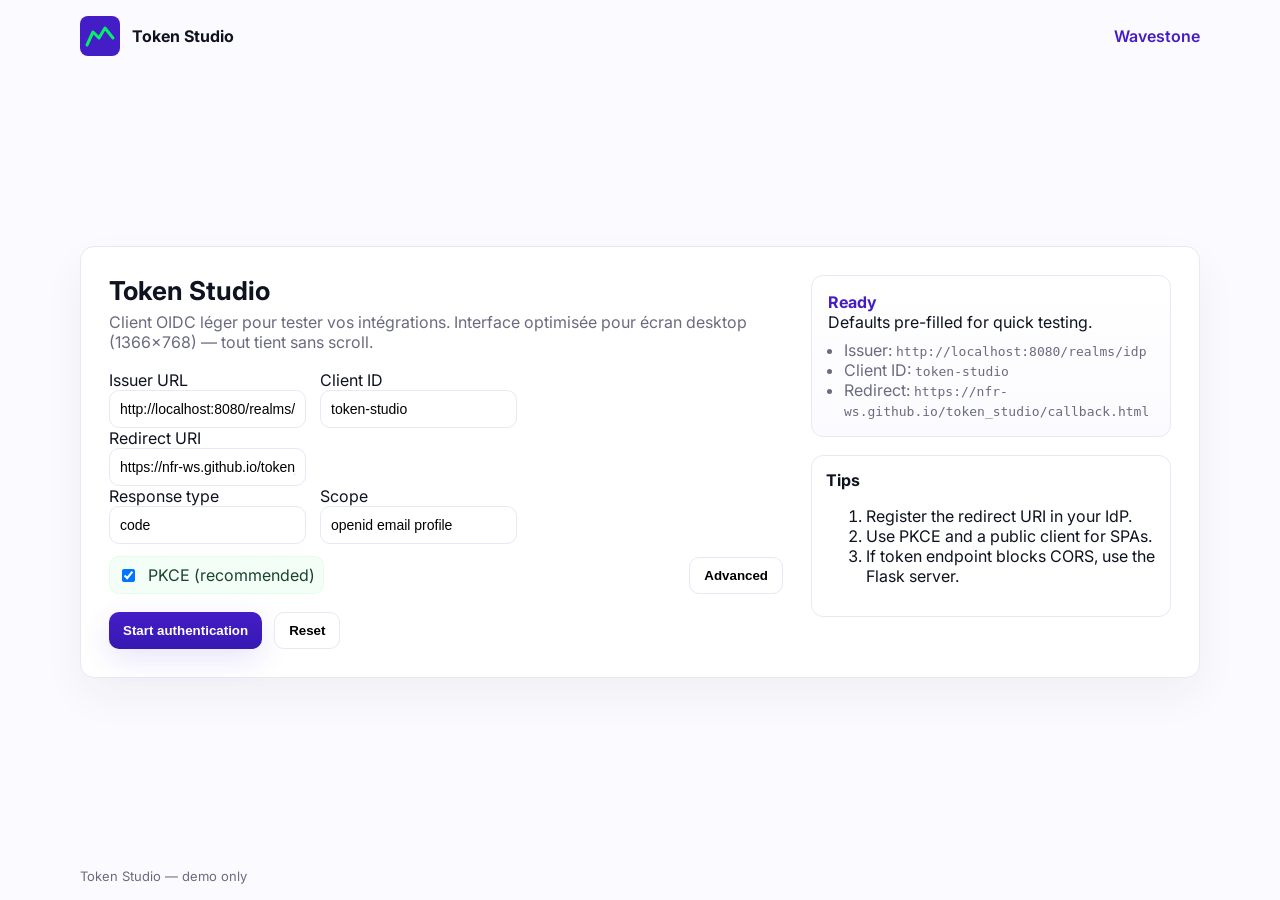
==== docs/index.html @ 77ce430b "UI: final revamp — desktop-first compact layout (1366x768), advanced modal, payload-first rendering " ====
<!doctype html>
<html lang="fr">
<head>
  <meta charset="utf-8">
  <meta name="viewport" content="width=device-width,initial-scale=1">
  <title>Token Studio — OIDC Test App</title>
  <link href="https://fonts.googleapis.com/css2?family=Inter:wght@400;600;700&display=swap" rel="stylesheet">
  <link rel="stylesheet" href="styles.css">
</head>
<body>
  <header class="header">
    <div class="container header-inner">
      <a class="brand" href="/token_studio/" aria-label="Token Studio">
        <svg width="40" height="40" viewBox="0 0 40 40" xmlns="http://www.w3.org/2000/svg" aria-hidden="true">
          <rect width="40" height="40" rx="8" fill="#451dc7" />
          <path d="M7 29 L13 16 L19 22 L25 12 L33 22" stroke="#04f06a" stroke-width="3" fill="none" stroke-linecap="round" stroke-linejoin="round" />
        </svg>
        <span class="brand-text">Token Studio</span>
      </a>
      <div class="header-links">
        <a class="link-muted" href="https://www.wavestone.com/en/" target="_blank" rel="noopener">Wavestone</a>
      </div>
    </div>
  </header>

  <main class="container full-viewport">
    <section class="panel grid">
      <div class="left">
        <h1>Token Studio</h1>
        <p class="lead">Client OIDC léger pour tester vos intégrations. Interface optimisée pour écran desktop (1366×768) — tout tient sans scroll.</p>

        <form id="configForm" class="form" autocomplete="off">
          <div class="row">
            <label class="field">
              <span class="label">Issuer URL</span>
              <input id="issuer" name="issuer" type="url" required value="http://localhost:8080/realms/idp">
            </label>
            <label class="field">
              <span class="label">Client ID</span>
              <input id="client_id" name="client_id" type="text" required value="token-studio">
            </label>
          </div>

          <div class="row">
            <label class="field full">
              <span class="label">Redirect URI</span>
              <input id="redirect_uri" name="redirect_uri" type="url" required value="https://nfr-ws.github.io/token_studio/callback.html">
            </label>
          </div>

          <div class="row">
            <label class="field">
              <span class="label">Response type</span>
              <input id="response_type" name="response_type" type="text" value="code">
            </label>
            <label class="field">
              <span class="label">Scope</span>
              <input id="scope" name="scope" type="text" value="openid email profile">
            </label>
          </div>

          <div class="row small-row">
            <label class="checkbox"><input name="pkce" type="checkbox" checked> PKCE (recommended)</label>
            <button type="button" id="advancedBtn" class="btn ghost">Advanced</button>
          </div>

          <div class="actions">
            <button type="submit" class="btn primary">Start authentication</button>
            <button type="button" id="resetBtn" class="btn outline">Reset</button>
          </div>
        </form>
      </div>

      <aside class="right">
        <div class="status-card">
          <div class="status-title">Ready</div>
          <div class="status-desc">Defaults pre-filled for quick testing.</div>
          <ul class="checks">
            <li>Issuer: <code>http://localhost:8080/realms/idp</code></li>
            <li>Client ID: <code>token-studio</code></li>
            <li>Redirect: <code>https://nfr-ws.github.io/token_studio/callback.html</code></li>
          </ul>
        </div>

        <div class="tips">
          <h4>Tips</h4>
          <ol>
            <li>Register the redirect URI in your IdP.</li>
            <li>Use PKCE and a public client for SPAs.</li>
            <li>If token endpoint blocks CORS, use the Flask server.</li>
          </ol>
        </div>
      </aside>
    </section>
  </main>

  <footer class="footer">
    <div class="container">Token Studio — demo only</div>
  </footer>

  <!-- Advanced modal -->
  <div id="advancedModal" class="modal" aria-hidden="true">
    <div class="modal-backdrop"></div>
    <div class="modal-panel" role="dialog" aria-modal="true">
      <header class="modal-header"><h3>Advanced parameters</h3><button id="closeAdvanced" class="close">✕</button></header>
      <div class="modal-body">
        <label class="field"><span class="label">ACR values</span><input name="acr_values" type="text"></label>
        <label class="field"><span class="label">Prompt</span><input name="prompt" type="text"></label>
        <label class="field"><span class="label">Claims (JSON)</span><textarea name="claims" placeholder='{"id_token":{"auth_time":{"essential":true}}}'></textarea></label>
        <label class="field"><span class="label">Extra params (key=value per line)</span><textarea name="extra" placeholder="login_hint=user@example.com\nui_locales=en"></textarea></label>
      </div>
      <footer class="modal-footer"><button id="saveAdvanced" class="btn primary">Save</button><button id="cancelAdvanced" class="btn outline">Cancel</button></footer>
    </div>
  </div>

<script src="app.js"></script>
</body>
</html>
---- docs/styles.css ----
/* styles.css — compact enterprise UI, desktop-first (1366x768) */
:root{--primary:#451dc7;--accent:#04f06a;--bg:#fbfbff;--card:#ffffff;--muted:#6b6b80;--ink:#0f1320;--line:#e9e7f4;--radius:12px}
*{box-sizing:border-box}html,body{height:100%;margin:0;font-family:Inter,system-ui,Segoe UI,Roboto,Helvetica,Arial;color:var(--ink);background:var(--bg)}
.container{width:min(1120px,calc(100% - 48px));margin:0 auto}
.header{height:72px;display:flex;align-items:center;background:transparent}
.header-inner{display:flex;align-items:center;justify-content:space-between}
.brand{display:flex;align-items:center;gap:12px;text-decoration:none;color:var(--ink);font-weight:700}
.brand-text{font-size:16px}
.link-muted{color:var(--primary);text-decoration:none;font-weight:600}
.full-viewport{min-height:calc(100vh - 120px);display:flex;align-items:center}
.panel.grid{display:grid;grid-template-columns:1fr 360px;gap:28px;background:var(--card);border-radius:14px;padding:28px;border:1px solid var(--line);box-shadow:0 18px 40px rgba(12,10,30,0.05)}
.left h1{margin:0;font-size:26px}
.lead{color:var(--muted);margin-top:6px}
.form{margin-top:18px}
.row{display:flex;gap:14px}
.field{display:flex;flex-direction:column}
.field input,.field textarea{border:1px solid var(--line);border-radius:10px;padding:10px;font-size:14px;background:#fff}
.field.full input{width:100%}
.small-row{display:flex;align-items:center;justify-content:space-between;margin-top:12px}
.checkbox{display:flex;align-items:center;gap:10px;color:#19442b;background:#f3fff6;padding:8px;border-radius:10px;border:1px solid rgba(4,240,106,0.08)}
.btn{border-radius:10px;padding:10px 14px;border:0;cursor:pointer;font-weight:600}
.btn.primary{background:linear-gradient(180deg,var(--primary),#3619b2);color:#fff;box-shadow:0 10px 30px rgba(69,29,199,0.12)}
.btn.ghost{background:transparent;border:1px solid var(--line)}
.btn.outline{background:#fff;border:1px solid var(--line)}
.actions{display:flex;gap:12px;margin-top:18px}
.right{display:flex;flex-direction:column;gap:18px}
.status-card{background:linear-gradient(180deg,#fff,#fbfbff);padding:16px;border-radius:12px;border:1px solid var(--line)}
.status-title{font-weight:700;color:var(--primary)}
.checks{margin:8px 0 0 0;padding:0 0 0 16px;color:var(--muted)}
.tips{background:#fff;padding:14px;border-radius:12px;border:1px solid var(--line)}
.tips h4{margin:0 0 6px 0}
.footer{height:48px;display:flex;align-items:center;color:var(--muted);font-size:13px}

/* Modal */
.modal{position:fixed;inset:0;display:none;align-items:center;justify-content:center}
.modal[aria-hidden="false"]{display:flex}
.modal-backdrop{position:absolute;inset:0;background:rgba(10,10,20,0.45)}
.modal-panel{position:relative;background:var(--card);border-radius:12px;padding:18px;width:min(780px,calc(100% - 48px));box-shadow:0 30px 80px rgba(8,6,23,0.35);border:1px solid var(--line)}
.modal-header{display:flex;align-items:center;justify-content:space-between}
.modal-body{display:grid;grid-template-columns:1fr 1fr;gap:12px;margin-top:12px}
.modal-footer{display:flex;justify-content:flex-end;gap:10px;margin-top:14px}
.close{background:transparent;border:0;font-size:18px;cursor:pointer}

/* Result page */
.result-full{min-height:calc(100vh - 120px);padding:24px 0}
.results-panel{background:var(--card);border-radius:12px;padding:20px;border:1px solid var(--line)}
.results-head{display:flex;align-items:center;justify-content:space-between}
.eyebrow{font-size:12px;color:var(--primary);margin:0 0 6px 0;font-weight:700}
.muted{color:var(--muted)}
.three-cols{display:grid;grid-template-columns:repeat(3,1fr);gap:14px;margin-top:16px}
.token-block{background:#fff;border-radius:12px;border:1px solid var(--line);display:flex;flex-direction:column;overflow:hidden}
.token-head{display:flex;align-items:center;justify-content:space-between;padding:12px;border-bottom:1px solid var(--line)}
.token-area{padding:12px;height:calc(100vh - 360px);overflow:auto}
.payload-box{background:#f6fff7;border-radius:8px;padding:12px;border:1px solid rgba(4,240,106,0.12)}
.header-box{background:#fff9;border-radius:8px;padding:10px;border:1px solid rgba(69,29,199,0.04);margin-top:10px}
.raw-box{display:none;background:#0f1220;color:#e8e3ff;border-radius:8px;padding:10px;margin-top:10px;font-family:ui-monospace,monospace;font-size:12px}
.token-area.show-raw .raw-box{display:block}
.copy-btn{background:transparent;border:1px solid var(--line);padding:8px;border-radius:8px;cursor:pointer;color:var(--primary)}
.copy-btn.copied{background:var(--accent);color:#06321f;border-color:var(--accent)}
.result-actions{display:flex;justify-content:flex-end;gap:10px;margin-top:14px}
.small-note{margin-top:12px}

@media(max-width:980px){.panel.grid{grid-template-columns:1fr;gap:16px;padding:18px}.three-cols{grid-template-columns:1fr}.token-area{height:auto;max-height:420px}.token-block{min-height:140px}.modal-body{grid-template-columns:1fr}}
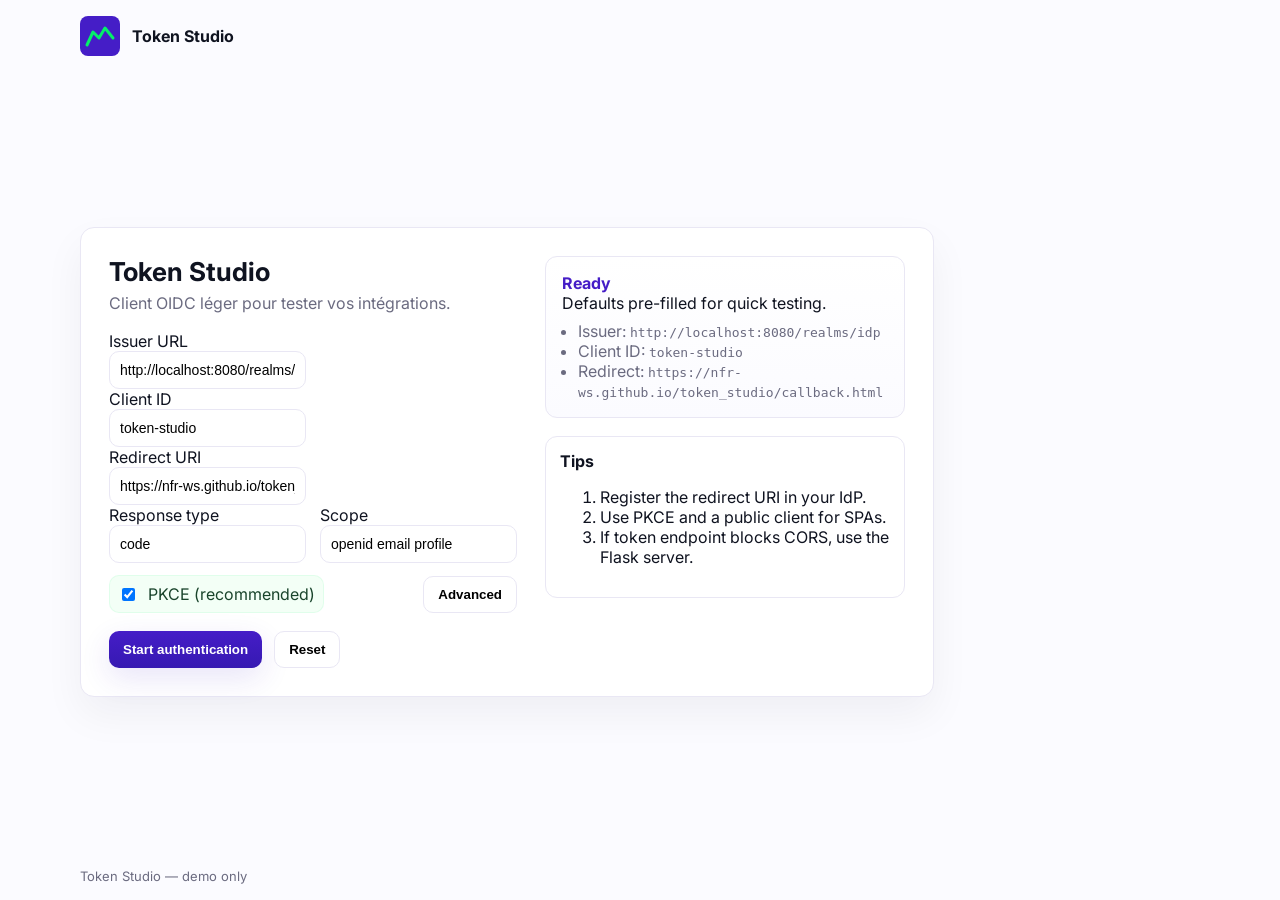
==== commit 4bb95dec: "UX tweaks: make Issuer and Redirect inputs wider (full-width), remove Wavestone link, remove prompt " ====
--- a/docs/index.html
+++ b/docs/index.html
@@ -18,7 +18,7 @@
         <span class="brand-text">Token Studio</span>
       </a>
       <div class="header-links">
-        <a class="link-muted" href="https://www.wavestone.com/en/" target="_blank" rel="noopener">Wavestone</a>
+        <!-- intentionally left blank -->
       </div>
     </div>
   </header>
@@ -27,14 +27,17 @@
     <section class="panel grid">
       <div class="left">
         <h1>Token Studio</h1>
-        <p class="lead">Client OIDC léger pour tester vos intégrations. Interface optimisée pour écran desktop (1366×768) — tout tient sans scroll.</p>
+        <p class="lead">Client OIDC léger pour tester vos intégrations.</p>
 
         <form id="configForm" class="form" autocomplete="off">
           <div class="row">
-            <label class="field">
+            <label class="field full">
               <span class="label">Issuer URL</span>
               <input id="issuer" name="issuer" type="url" required value="http://localhost:8080/realms/idp">
             </label>
+          </div>
+
+          <div class="row">
             <label class="field">
               <span class="label">Client ID</span>
               <input id="client_id" name="client_id" type="text" required value="token-studio">
@@ -105,7 +108,6 @@
       <header class="modal-header"><h3>Advanced parameters</h3><button id="closeAdvanced" class="close">✕</button></header>
       <div class="modal-body">
         <label class="field"><span class="label">ACR values</span><input name="acr_values" type="text"></label>
-        <label class="field"><span class="label">Prompt</span><input name="prompt" type="text"></label>
         <label class="field"><span class="label">Claims (JSON)</span><textarea name="claims" placeholder='{"id_token":{"auth_time":{"essential":true}}}'></textarea></label>
         <label class="field"><span class="label">Extra params (key=value per line)</span><textarea name="extra" placeholder="login_hint=user@example.com\nui_locales=en"></textarea></label>
       </div>
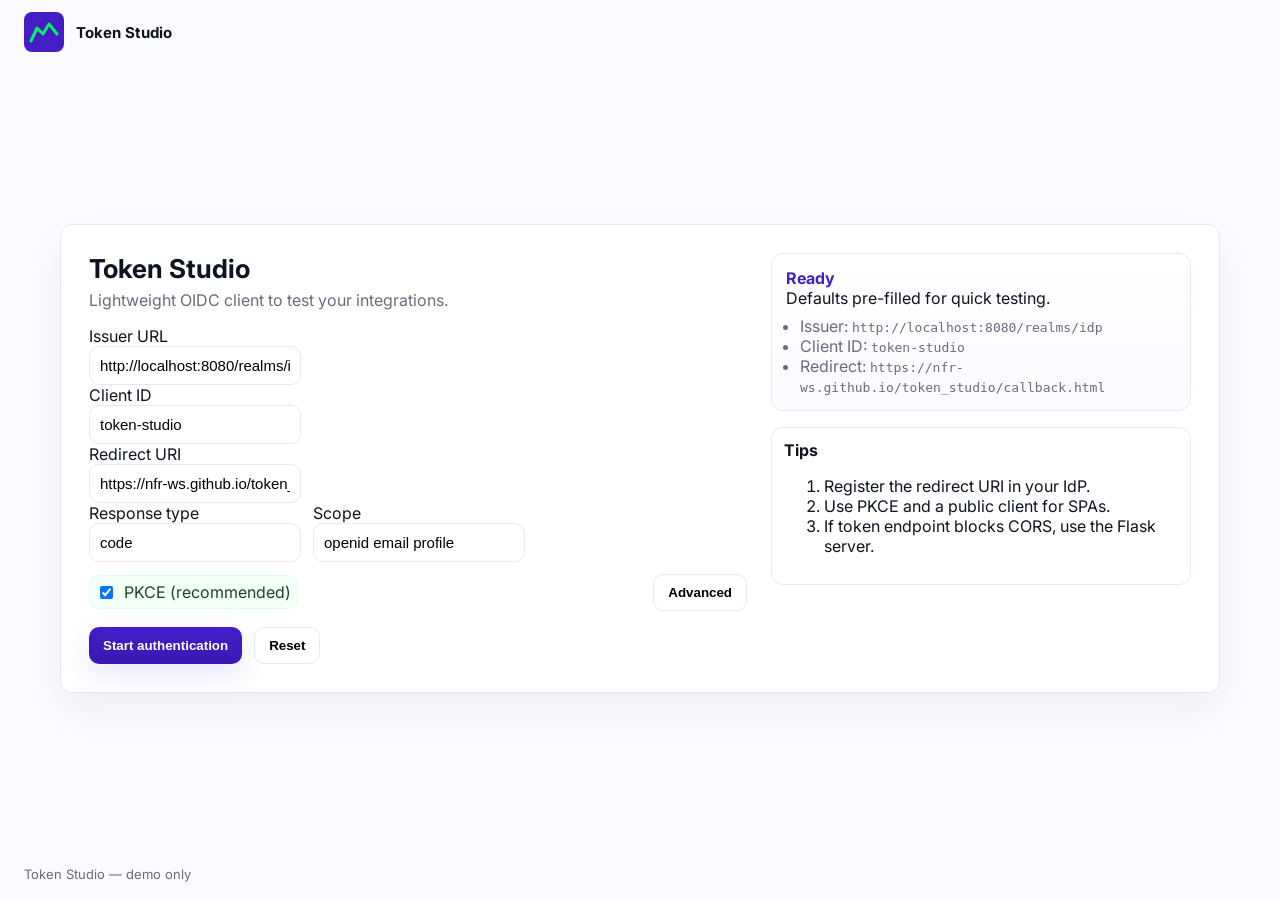
==== commit 1f84448a: "UX: enlarge and center main interface; translate lead to English; increase container width and panel" ====
--- a/docs/index.html
+++ b/docs/index.html
@@ -1,5 +1,5 @@
 <!doctype html>
-<html lang="fr">
+<html lang="en">
 <head>
   <meta charset="utf-8">
   <meta name="viewport" content="width=device-width,initial-scale=1">
@@ -27,7 +27,7 @@
     <section class="panel grid">
       <div class="left">
         <h1>Token Studio</h1>
-        <p class="lead">Client OIDC léger pour tester vos intégrations.</p>
+        <p class="lead">Lightweight OIDC client to test your integrations.</p>
 
         <form id="configForm" class="form" autocomplete="off">
           <div class="row">
--- a/docs/styles.css
+++ b/docs/styles.css
@@ -1,45 +1,50 @@
-/* styles.css — compact enterprise UI, desktop-first (1366x768) */
+/* styles.css — compact enterprise UI, desktop-first (1366x768)
+   Adjusted vertical spacing for ultra-premium dense layout on PC
+   Increased container width and centered layout for larger UI
+*/
 :root{--primary:#451dc7;--accent:#04f06a;--bg:#fbfbff;--card:#ffffff;--muted:#6b6b80;--ink:#0f1320;--line:#e9e7f4;--radius:12px}
 *{box-sizing:border-box}html,body{height:100%;margin:0;font-family:Inter,system-ui,Segoe UI,Roboto,Helvetica,Arial;color:var(--ink);background:var(--bg)}
-.container{width:min(1120px,calc(100% - 48px));margin:0 auto}
-.header{height:72px;display:flex;align-items:center;background:transparent}
+.container{width:min(1280px,calc(100% - 48px));margin:0 auto}
+.header{height:64px;display:flex;align-items:center;background:transparent}
 .header-inner{display:flex;align-items:center;justify-content:space-between}
 .brand{display:flex;align-items:center;gap:12px;text-decoration:none;color:var(--ink);font-weight:700}
-.brand-text{font-size:16px}
+.brand-text{font-size:15px}
 .link-muted{color:var(--primary);text-decoration:none;font-weight:600}
-.full-viewport{min-height:calc(100vh - 120px);display:flex;align-items:center}
-.panel.grid{display:grid;grid-template-columns:1fr 360px;gap:28px;background:var(--card);border-radius:14px;padding:28px;border:1px solid var(--line);box-shadow:0 18px 40px rgba(12,10,30,0.05)}
-.left h1{margin:0;font-size:26px}
+/* center the main panel horizontally and vertically */
+.full-viewport{min-height:calc(100vh - 112px);display:flex;align-items:center;justify-content:center}
+/* make the panel larger */
+.panel.grid{display:grid;grid-template-columns:1.15fr 420px;gap:24px;background:var(--card);border-radius:12px;padding:28px;border:1px solid var(--line);box-shadow:0 18px 40px rgba(12,10,30,0.05);width:100%;max-width:1160px;margin:0 auto}
+.left h1{margin:0 0 6px 0;font-size:26px}
 .lead{color:var(--muted);margin-top:6px}
-.form{margin-top:18px}
-.row{display:flex;gap:14px}
+.form{margin-top:14px}
+.row{display:flex;gap:12px}
 .field{display:flex;flex-direction:column}
-.field input,.field textarea{border:1px solid var(--line);border-radius:10px;padding:10px;font-size:14px;background:#fff}
+.field input,.field textarea{border:1px solid var(--line);border-radius:10px;padding:10px;font-size:15px;background:#fff}
 .field.full input{width:100%}
 .small-row{display:flex;align-items:center;justify-content:space-between;margin-top:12px}
-.checkbox{display:flex;align-items:center;gap:10px;color:#19442b;background:#f3fff6;padding:8px;border-radius:10px;border:1px solid rgba(4,240,106,0.08)}
+.checkbox{display:flex;align-items:center;gap:8px;color:#19442b;background:#f3fff6;padding:6px;border-radius:9px;border:1px solid rgba(4,240,106,0.08)}
 .btn{border-radius:10px;padding:10px 14px;border:0;cursor:pointer;font-weight:600}
 .btn.primary{background:linear-gradient(180deg,var(--primary),#3619b2);color:#fff;box-shadow:0 10px 30px rgba(69,29,199,0.12)}
 .btn.ghost{background:transparent;border:1px solid var(--line)}
 .btn.outline{background:#fff;border:1px solid var(--line)}
-.actions{display:flex;gap:12px;margin-top:18px}
-.right{display:flex;flex-direction:column;gap:18px}
-.status-card{background:linear-gradient(180deg,#fff,#fbfbff);padding:16px;border-radius:12px;border:1px solid var(--line)}
+.actions{display:flex;gap:12px;margin-top:16px}
+.right{display:flex;flex-direction:column;gap:16px}
+.status-card{background:linear-gradient(180deg,#fff,#fbfbff);padding:14px;border-radius:12px;border:1px solid var(--line)}
 .status-title{font-weight:700;color:var(--primary)}
-.checks{margin:8px 0 0 0;padding:0 0 0 16px;color:var(--muted)}
-.tips{background:#fff;padding:14px;border-radius:12px;border:1px solid var(--line)}
+.checks{margin:8px 0 0 0;padding:0 0 0 14px;color:var(--muted)}
+.tips{background:#fff;padding:12px;border-radius:12px;border:1px solid var(--line)}
 .tips h4{margin:0 0 6px 0}
-.footer{height:48px;display:flex;align-items:center;color:var(--muted);font-size:13px}
+.footer{height:44px;display:flex;align-items:center;color:var(--muted);font-size:13px}
 
 /* Modal */
 .modal{position:fixed;inset:0;display:none;align-items:center;justify-content:center}
 .modal[aria-hidden="false"]{display:flex}
 .modal-backdrop{position:absolute;inset:0;background:rgba(10,10,20,0.45)}
-.modal-panel{position:relative;background:var(--card);border-radius:12px;padding:18px;width:min(780px,calc(100% - 48px));box-shadow:0 30px 80px rgba(8,6,23,0.35);border:1px solid var(--line)}
+.modal-panel{position:relative;background:var(--card);border-radius:12px;padding:16px;width:min(760px,calc(100% - 48px));box-shadow:0 26px 64px rgba(8,6,23,0.28);border:1px solid var(--line)}
 .modal-header{display:flex;align-items:center;justify-content:space-between}
 .modal-body{display:grid;grid-template-columns:1fr 1fr;gap:12px;margin-top:12px}
-.modal-footer{display:flex;justify-content:flex-end;gap:10px;margin-top:14px}
-.close{background:transparent;border:0;font-size:18px;cursor:pointer}
+.modal-footer{display:flex;justify-content:flex-end;gap:8px;margin-top:12px}
+.close{background:transparent;border:0;font-size:16px;cursor:pointer}
 
 /* Result page */
 .result-full{min-height:calc(100vh - 120px);padding:24px 0}
@@ -47,16 +52,19 @@
 .results-head{display:flex;align-items:center;justify-content:space-between}
 .eyebrow{font-size:12px;color:var(--primary);margin:0 0 6px 0;font-weight:700}
 .muted{color:var(--muted)}
-.three-cols{display:grid;grid-template-columns:repeat(3,1fr);gap:14px;margin-top:16px}
+.three-cols{display:grid;grid-template-columns:repeat(3,1fr);gap:14px;margin-top:12px}
 .token-block{background:#fff;border-radius:12px;border:1px solid var(--line);display:flex;flex-direction:column;overflow:hidden}
 .token-head{display:flex;align-items:center;justify-content:space-between;padding:12px;border-bottom:1px solid var(--line)}
-.token-area{padding:12px;height:calc(100vh - 360px);overflow:auto}
+.token-area{padding:12px;height:calc(100vh - 420px);overflow:auto}
 .payload-box{background:#f6fff7;border-radius:8px;padding:12px;border:1px solid rgba(4,240,106,0.12)}
 .header-box{background:#fff9;border-radius:8px;padding:10px;border:1px solid rgba(69,29,199,0.04);margin-top:10px}
 .raw-box{display:none;background:#0f1220;color:#e8e3ff;border-radius:8px;padding:10px;margin-top:10px;font-family:ui-monospace,monospace;font-size:12px}
 .token-area.show-raw .raw-box{display:block}
 .copy-btn{background:transparent;border:1px solid var(--line);padding:8px;border-radius:8px;cursor:pointer;color:var(--primary)}
 .copy-btn.copied{background:var(--accent);color:#06321f;border-color:var(--accent)}
+.token-actions{padding:12px;border-top:1px solid var(--line);display:flex;justify-content:flex-end}
+.show-raw-btn{background:transparent;border:1px solid var(--line);padding:8px;border-radius:8px;cursor:pointer}
+.show-raw-btn.active{background:rgba(69,29,199,0.08);border-color:var(--primary)}
 .result-actions{display:flex;justify-content:flex-end;gap:10px;margin-top:14px}
 .small-note{margin-top:12px}
 
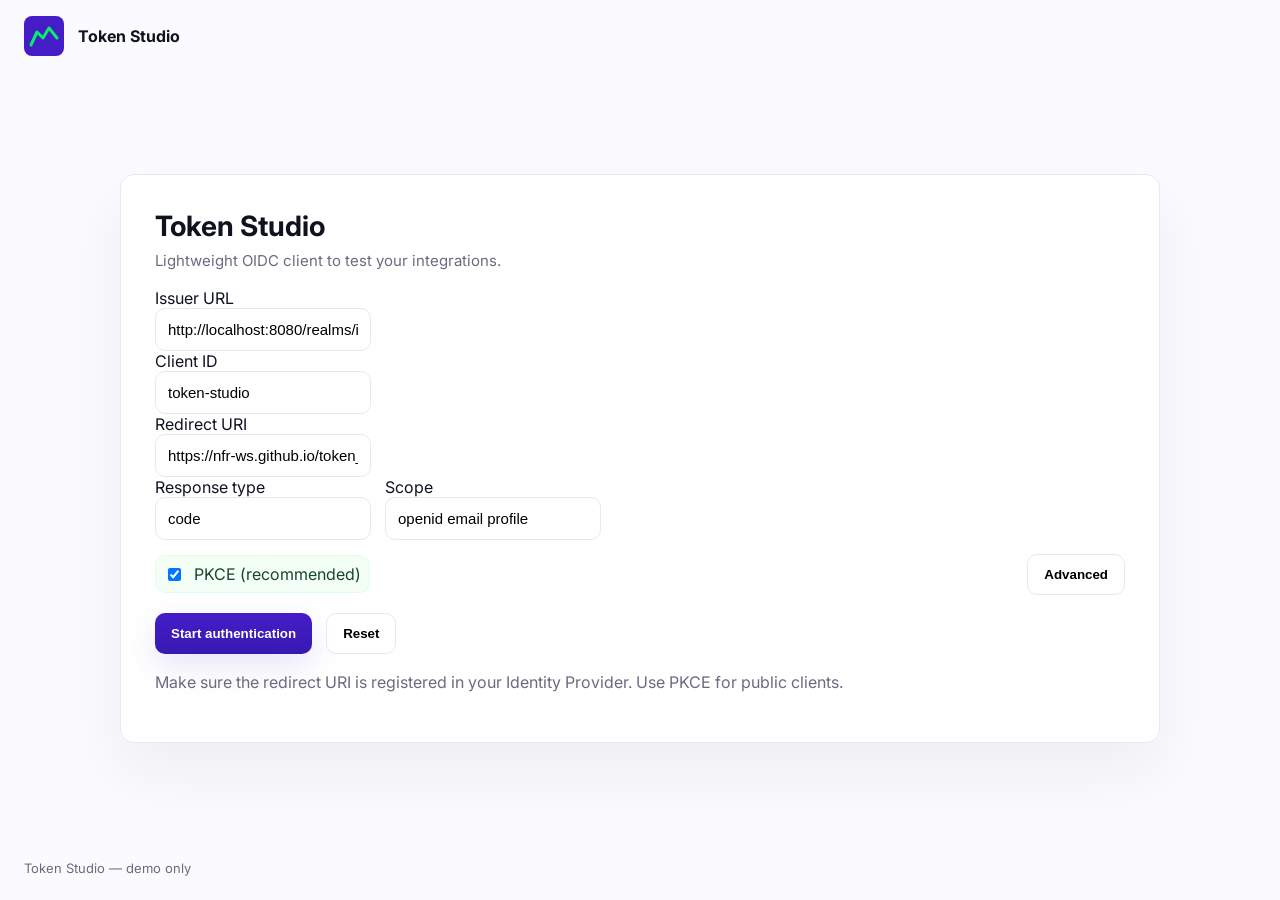
==== commit 79499234: "UX: remove Ready and Tips panels; enlarge and center main interface (single-panel layout)" ====
--- a/docs/index.html
+++ b/docs/index.html
@@ -4,6 +4,7 @@
   <meta charset="utf-8">
   <meta name="viewport" content="width=device-width,initial-scale=1">
   <title>Token Studio — OIDC Test App</title>
+  <link rel="icon" href="/token_studio/favicon.svg" type="image/svg+xml">
   <link href="https://fonts.googleapis.com/css2?family=Inter:wght@400;600;700&display=swap" rel="stylesheet">
   <link rel="stylesheet" href="styles.css">
 </head>
@@ -17,14 +18,11 @@
         </svg>
         <span class="brand-text">Token Studio</span>
       </a>
-      <div class="header-links">
-        <!-- intentionally left blank -->
-      </div>
     </div>
   </header>
 
   <main class="container full-viewport">
-    <section class="panel grid">
+    <section class="panel single">
       <div class="left">
         <h1>Token Studio</h1>
         <p class="lead">Lightweight OIDC client to test your integrations.</p>
@@ -72,28 +70,11 @@
             <button type="button" id="resetBtn" class="btn outline">Reset</button>
           </div>
         </form>
+
+        <div class="extra-note">
+          <p class="muted">Make sure the redirect URI is registered in your Identity Provider. Use PKCE for public clients.</p>
+        </div>
       </div>
-
-      <aside class="right">
-        <div class="status-card">
-          <div class="status-title">Ready</div>
-          <div class="status-desc">Defaults pre-filled for quick testing.</div>
-          <ul class="checks">
-            <li>Issuer: <code>http://localhost:8080/realms/idp</code></li>
-            <li>Client ID: <code>token-studio</code></li>
-            <li>Redirect: <code>https://nfr-ws.github.io/token_studio/callback.html</code></li>
-          </ul>
-        </div>
-
-        <div class="tips">
-          <h4>Tips</h4>
-          <ol>
-            <li>Register the redirect URI in your IdP.</li>
-            <li>Use PKCE and a public client for SPAs.</li>
-            <li>If token endpoint blocks CORS, use the Flask server.</li>
-          </ol>
-        </div>
-      </aside>
     </section>
   </main>
 
--- a/docs/styles.css
+++ b/docs/styles.css
@@ -1,40 +1,33 @@
-/* styles.css — compact enterprise UI, desktop-first (1366x768)
-   Adjusted vertical spacing for ultra-premium dense layout on PC
-   Increased container width and centered layout for larger UI
-*/
+/* styles.css — cleaned layout for a single, centered, enlarged main panel */
 :root{--primary:#451dc7;--accent:#04f06a;--bg:#fbfbff;--card:#ffffff;--muted:#6b6b80;--ink:#0f1320;--line:#e9e7f4;--radius:12px}
 *{box-sizing:border-box}html,body{height:100%;margin:0;font-family:Inter,system-ui,Segoe UI,Roboto,Helvetica,Arial;color:var(--ink);background:var(--bg)}
-.container{width:min(1280px,calc(100% - 48px));margin:0 auto}
-.header{height:64px;display:flex;align-items:center;background:transparent}
+.container{width:min(1360px,calc(100% - 48px));margin:0 auto}
+.header{height:72px;display:flex;align-items:center;background:transparent}
 .header-inner{display:flex;align-items:center;justify-content:space-between}
-.brand{display:flex;align-items:center;gap:12px;text-decoration:none;color:var(--ink);font-weight:700}
-.brand-text{font-size:15px}
+.brand{display:flex;align-items:center;gap:14px;text-decoration:none;color:var(--ink);font-weight:700}
+.brand-text{font-size:16px}
 .link-muted{color:var(--primary);text-decoration:none;font-weight:600}
 /* center the main panel horizontally and vertically */
-.full-viewport{min-height:calc(100vh - 112px);display:flex;align-items:center;justify-content:center}
-/* make the panel larger */
-.panel.grid{display:grid;grid-template-columns:1.15fr 420px;gap:24px;background:var(--card);border-radius:12px;padding:28px;border:1px solid var(--line);box-shadow:0 18px 40px rgba(12,10,30,0.05);width:100%;max-width:1160px;margin:0 auto}
-.left h1{margin:0 0 6px 0;font-size:26px}
-.lead{color:var(--muted);margin-top:6px}
-.form{margin-top:14px}
-.row{display:flex;gap:12px}
+.full-viewport{min-height:calc(100vh - 128px);display:flex;align-items:center;justify-content:center}
+/* single large centered panel */
+.panel.single{background:var(--card);border-radius:14px;padding:34px;border:1px solid var(--line);box-shadow:0 28px 64px rgba(12,10,30,0.06);width:100%;max-width:1040px;margin:0 auto}
+.left h1{margin:0 0 8px 0;font-size:28px}
+.lead{color:var(--muted);margin-top:8px;font-size:15px}
+.form{margin-top:18px}
+.row{display:flex;gap:14px}
 .field{display:flex;flex-direction:column}
-.field input,.field textarea{border:1px solid var(--line);border-radius:10px;padding:10px;font-size:15px;background:#fff}
+.field input,.field textarea{border:1px solid var(--line);border-radius:10px;padding:12px;font-size:15px;background:#fff}
 .field.full input{width:100%}
-.small-row{display:flex;align-items:center;justify-content:space-between;margin-top:12px}
-.checkbox{display:flex;align-items:center;gap:8px;color:#19442b;background:#f3fff6;padding:6px;border-radius:9px;border:1px solid rgba(4,240,106,0.08)}
-.btn{border-radius:10px;padding:10px 14px;border:0;cursor:pointer;font-weight:600}
-.btn.primary{background:linear-gradient(180deg,var(--primary),#3619b2);color:#fff;box-shadow:0 10px 30px rgba(69,29,199,0.12)}
+.small-row{display:flex;align-items:center;justify-content:space-between;margin-top:14px}
+.checkbox{display:flex;align-items:center;gap:10px;color:#19442b;background:#f3fff6;padding:8px;border-radius:10px;border:1px solid rgba(4,240,106,0.08)}
+.btn{border-radius:10px;padding:12px 16px;border:0;cursor:pointer;font-weight:600}
+.btn.primary{background:linear-gradient(180deg,var(--primary),#3619b2);color:#fff;box-shadow:0 12px 32px rgba(69,29,199,0.12)}
 .btn.ghost{background:transparent;border:1px solid var(--line)}
 .btn.outline{background:#fff;border:1px solid var(--line)}
-.actions{display:flex;gap:12px;margin-top:16px}
-.right{display:flex;flex-direction:column;gap:16px}
-.status-card{background:linear-gradient(180deg,#fff,#fbfbff);padding:14px;border-radius:12px;border:1px solid var(--line)}
-.status-title{font-weight:700;color:var(--primary)}
-.checks{margin:8px 0 0 0;padding:0 0 0 14px;color:var(--muted)}
-.tips{background:#fff;padding:12px;border-radius:12px;border:1px solid var(--line)}
-.tips h4{margin:0 0 6px 0}
-.footer{height:44px;display:flex;align-items:center;color:var(--muted);font-size:13px}
+.actions{display:flex;gap:14px;margin-top:18px}
+.extra-note{margin-top:18px}
+.muted{color:var(--muted)}
+.footer{height:48px;display:flex;align-items:center;color:var(--muted);font-size:13px}
 
 /* Modal */
 .modal{position:fixed;inset:0;display:none;align-items:center;justify-content:center}
@@ -46,26 +39,4 @@
 .modal-footer{display:flex;justify-content:flex-end;gap:8px;margin-top:12px}
 .close{background:transparent;border:0;font-size:16px;cursor:pointer}
 
-/* Result page */
-.result-full{min-height:calc(100vh - 120px);padding:24px 0}
-.results-panel{background:var(--card);border-radius:12px;padding:20px;border:1px solid var(--line)}
-.results-head{display:flex;align-items:center;justify-content:space-between}
-.eyebrow{font-size:12px;color:var(--primary);margin:0 0 6px 0;font-weight:700}
-.muted{color:var(--muted)}
-.three-cols{display:grid;grid-template-columns:repeat(3,1fr);gap:14px;margin-top:12px}
-.token-block{background:#fff;border-radius:12px;border:1px solid var(--line);display:flex;flex-direction:column;overflow:hidden}
-.token-head{display:flex;align-items:center;justify-content:space-between;padding:12px;border-bottom:1px solid var(--line)}
-.token-area{padding:12px;height:calc(100vh - 420px);overflow:auto}
-.payload-box{background:#f6fff7;border-radius:8px;padding:12px;border:1px solid rgba(4,240,106,0.12)}
-.header-box{background:#fff9;border-radius:8px;padding:10px;border:1px solid rgba(69,29,199,0.04);margin-top:10px}
-.raw-box{display:none;background:#0f1220;color:#e8e3ff;border-radius:8px;padding:10px;margin-top:10px;font-family:ui-monospace,monospace;font-size:12px}
-.token-area.show-raw .raw-box{display:block}
-.copy-btn{background:transparent;border:1px solid var(--line);padding:8px;border-radius:8px;cursor:pointer;color:var(--primary)}
-.copy-btn.copied{background:var(--accent);color:#06321f;border-color:var(--accent)}
-.token-actions{padding:12px;border-top:1px solid var(--line);display:flex;justify-content:flex-end}
-.show-raw-btn{background:transparent;border:1px solid var(--line);padding:8px;border-radius:8px;cursor:pointer}
-.show-raw-btn.active{background:rgba(69,29,199,0.08);border-color:var(--primary)}
-.result-actions{display:flex;justify-content:flex-end;gap:10px;margin-top:14px}
-.small-note{margin-top:12px}
-
-@media(max-width:980px){.panel.grid{grid-template-columns:1fr;gap:16px;padding:18px}.three-cols{grid-template-columns:1fr}.token-area{height:auto;max-height:420px}.token-block{min-height:140px}.modal-body{grid-template-columns:1fr}}
+@media(max-width:980px){.panel.single{padding:20px}.row{flex-direction:column}.container{width:calc(100% - 32px)}.full-viewport{padding:20px 0}}
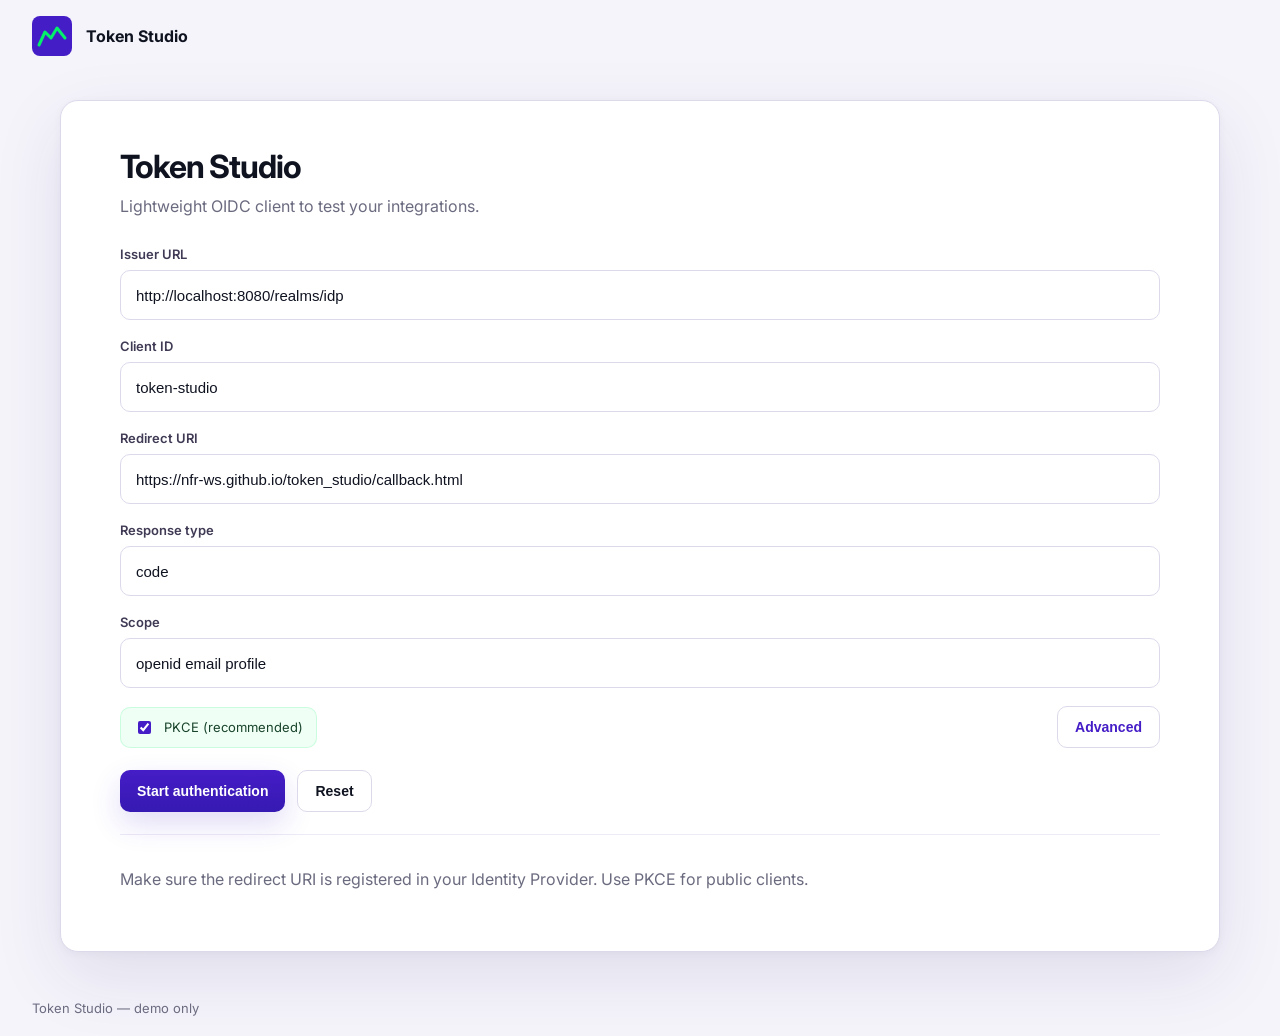
==== commit 4e068a9a: "UX: place Scope below Response type, expand all form inputs, and restore a clearly bounded centered " ====
--- a/docs/index.html
+++ b/docs/index.html
@@ -36,7 +36,7 @@
           </div>
 
           <div class="row">
-            <label class="field">
+            <label class="field full">
               <span class="label">Client ID</span>
               <input id="client_id" name="client_id" type="text" required value="token-studio">
             </label>
@@ -50,11 +50,14 @@
           </div>
 
           <div class="row">
-            <label class="field">
+            <label class="field full">
               <span class="label">Response type</span>
               <input id="response_type" name="response_type" type="text" value="code">
             </label>
-            <label class="field">
+          </div>
+
+          <div class="row">
+            <label class="field full">
               <span class="label">Scope</span>
               <input id="scope" name="scope" type="text" value="openid email profile">
             </label>
@@ -82,7 +85,6 @@
     <div class="container">Token Studio — demo only</div>
   </footer>
 
-  <!-- Advanced modal -->
   <div id="advancedModal" class="modal" aria-hidden="true">
     <div class="modal-backdrop"></div>
     <div class="modal-panel" role="dialog" aria-modal="true">
--- a/docs/styles.css
+++ b/docs/styles.css
@@ -1,42 +1,51 @@
-/* styles.css — cleaned layout for a single, centered, enlarged main panel */
-:root{--primary:#451dc7;--accent:#04f06a;--bg:#fbfbff;--card:#ffffff;--muted:#6b6b80;--ink:#0f1320;--line:#e9e7f4;--radius:12px}
+/* Main page — enlarged, centered and clearly delineated workspace */
+:root{--primary:#451dc7;--accent:#04f06a;--bg:#f5f4fb;--card:#ffffff;--muted:#6b6b80;--ink:#0f1320;--line:#ddd9eb;--radius:14px}
 *{box-sizing:border-box}html,body{height:100%;margin:0;font-family:Inter,system-ui,Segoe UI,Roboto,Helvetica,Arial;color:var(--ink);background:var(--bg)}
-.container{width:min(1360px,calc(100% - 48px));margin:0 auto}
+.container{width:min(1440px,calc(100% - 64px));margin:0 auto}
 .header{height:72px;display:flex;align-items:center;background:transparent}
 .header-inner{display:flex;align-items:center;justify-content:space-between}
 .brand{display:flex;align-items:center;gap:14px;text-decoration:none;color:var(--ink);font-weight:700}
 .brand-text{font-size:16px}
-.link-muted{color:var(--primary);text-decoration:none;font-weight:600}
-/* center the main panel horizontally and vertically */
-.full-viewport{min-height:calc(100vh - 128px);display:flex;align-items:center;justify-content:center}
-/* single large centered panel */
-.panel.single{background:var(--card);border-radius:14px;padding:34px;border:1px solid var(--line);box-shadow:0 28px 64px rgba(12,10,30,0.06);width:100%;max-width:1040px;margin:0 auto}
-.left h1{margin:0 0 8px 0;font-size:28px}
-.lead{color:var(--muted);margin-top:8px;font-size:15px}
-.form{margin-top:18px}
-.row{display:flex;gap:14px}
-.field{display:flex;flex-direction:column}
-.field input,.field textarea{border:1px solid var(--line);border-radius:10px;padding:12px;font-size:15px;background:#fff}
-.field.full input{width:100%}
-.small-row{display:flex;align-items:center;justify-content:space-between;margin-top:14px}
-.checkbox{display:flex;align-items:center;gap:10px;color:#19442b;background:#f3fff6;padding:8px;border-radius:10px;border:1px solid rgba(4,240,106,0.08)}
-.btn{border-radius:10px;padding:12px 16px;border:0;cursor:pointer;font-weight:600}
-.btn.primary{background:linear-gradient(180deg,var(--primary),#3619b2);color:#fff;box-shadow:0 12px 32px rgba(69,29,199,0.12)}
-.btn.ghost{background:transparent;border:1px solid var(--line)}
-.btn.outline{background:#fff;border:1px solid var(--line)}
-.actions{display:flex;gap:14px;margin-top:18px}
-.extra-note{margin-top:18px}
+.full-viewport{min-height:calc(100vh - 128px);display:flex;align-items:center;justify-content:center;padding:28px 0}
+.panel.single{background:var(--card);border:1px solid var(--line);border-radius:18px;box-shadow:0 24px 70px rgba(35,24,85,.10),0 2px 8px rgba(35,24,85,.04);width:min(1160px,100%);padding:46px 56px;margin:0 auto}
+.left{width:100%;max-width:1040px;margin:0 auto}
+.left h1{margin:0 0 8px;font-size:32px;letter-spacing:-.035em}
+.lead{color:var(--muted);margin:0;font-size:16px;line-height:1.5}
+.form{margin-top:28px;width:100%}
+.row{display:flex;gap:18px;width:100%;margin-bottom:18px}
+.field{display:flex;flex-direction:column;width:100%;min-width:0}
+.label{font-size:13px;font-weight:600;margin-bottom:8px;color:#403a55}
+.field input,.field textarea{display:block;width:100%;border:1px solid var(--line);border-radius:10px;padding:14px 15px;font-size:15px;line-height:1.35;background:#fff;color:var(--ink);outline:none;transition:border-color .18s,box-shadow .18s}
+.field input{height:50px}
+.field textarea{min-height:92px;resize:vertical}
+.field input:focus,.field textarea:focus{border-color:var(--primary);box-shadow:0 0 0 4px rgba(69,29,199,.10)}
+.small-row{display:flex;align-items:center;justify-content:space-between;margin:2px 0 0}
+.checkbox{display:flex;align-items:center;gap:10px;color:#19442b;background:#f0fff5;padding:10px 13px;border-radius:10px;border:1px solid rgba(4,240,106,.16);font-size:13px}
+.checkbox input{accent-color:var(--primary)}
+.btn{border-radius:10px;padding:12px 17px;border:0;cursor:pointer;font-weight:600;font-size:14px;transition:transform .18s,box-shadow .18s}
+.btn:hover{transform:translateY(-1px)}
+.btn.primary{background:linear-gradient(180deg,var(--primary),#3619b2);color:#fff;box-shadow:0 12px 30px rgba(69,29,199,.16)}
+.btn.ghost{background:#fff;border:1px solid var(--line);color:var(--primary)}
+.btn.outline{background:#fff;border:1px solid var(--line);color:var(--ink)}
+.actions{display:flex;gap:12px;margin-top:22px}
+.extra-note{margin-top:22px;padding-top:18px;border-top:1px solid #eeeaf6}
 .muted{color:var(--muted)}
-.footer{height:48px;display:flex;align-items:center;color:var(--muted);font-size:13px}
+.footer{height:56px;display:flex;align-items:center;color:var(--muted);font-size:13px}
 
-/* Modal */
-.modal{position:fixed;inset:0;display:none;align-items:center;justify-content:center}
+/* Advanced modal */
+.modal{position:fixed;inset:0;display:none;align-items:center;justify-content:center;z-index:10}
 .modal[aria-hidden="false"]{display:flex}
-.modal-backdrop{position:absolute;inset:0;background:rgba(10,10,20,0.45)}
-.modal-panel{position:relative;background:var(--card);border-radius:12px;padding:16px;width:min(760px,calc(100% - 48px));box-shadow:0 26px 64px rgba(8,6,23,0.28);border:1px solid var(--line)}
+.modal-backdrop{position:absolute;inset:0;background:rgba(10,10,20,.45)}
+.modal-panel{position:relative;background:var(--card);border-radius:14px;padding:22px;width:min(760px,calc(100% - 48px));box-shadow:0 26px 64px rgba(8,6,23,.28);border:1px solid var(--line)}
 .modal-header{display:flex;align-items:center;justify-content:space-between}
-.modal-body{display:grid;grid-template-columns:1fr 1fr;gap:12px;margin-top:12px}
-.modal-footer{display:flex;justify-content:flex-end;gap:8px;margin-top:12px}
+.modal-body{display:grid;grid-template-columns:1fr 1fr;gap:14px;margin-top:16px}
+.modal-footer{display:flex;justify-content:flex-end;gap:10px;margin-top:16px}
 .close{background:transparent;border:0;font-size:16px;cursor:pointer}
 
-@media(max-width:980px){.panel.single{padding:20px}.row{flex-direction:column}.container{width:calc(100% - 32px)}.full-viewport{padding:20px 0}}
+@media(max-width:980px){
+  .container{width:calc(100% - 32px)}
+  .full-viewport{padding:18px 0;align-items:flex-start}
+  .panel.single{padding:26px 20px}
+  .row{flex-direction:column;gap:14px;margin-bottom:14px}
+  .modal-body{grid-template-columns:1fr}
+}
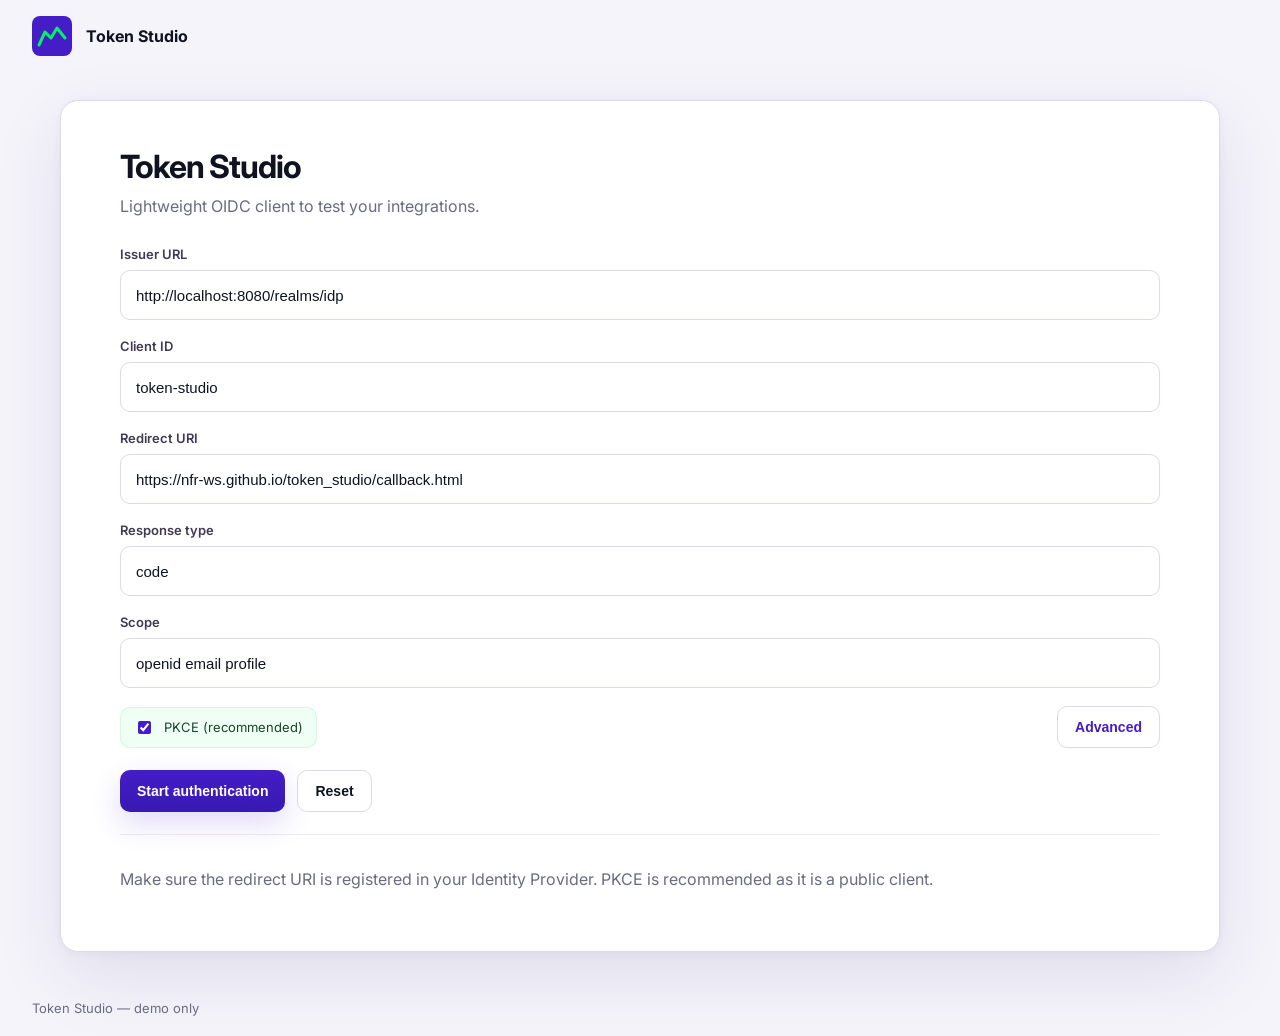
==== commit 01ca988d: "Update PKCE recommendation wording in index.html" ====
--- a/docs/index.html
+++ b/docs/index.html
@@ -75,7 +75,7 @@
         </form>
 
         <div class="extra-note">
-          <p class="muted">Make sure the redirect URI is registered in your Identity Provider. Use PKCE for public clients.</p>
+          <p class="muted">Make sure the redirect URI is registered in your Identity Provider. PKCE is recommended as it is a public client.</p>
         </div>
       </div>
     </section>
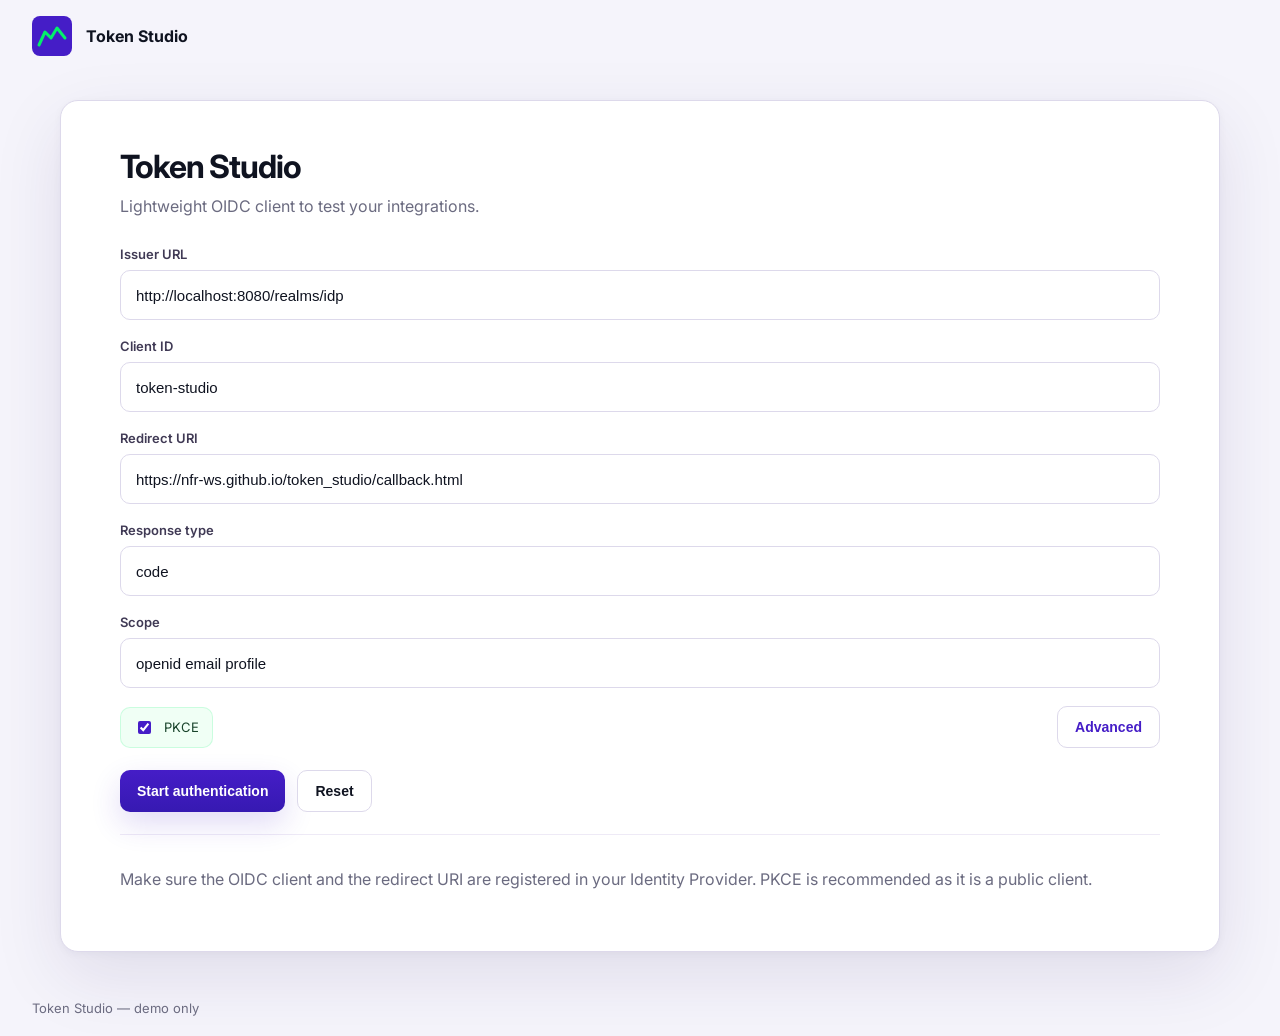
==== commit 9f912d02: "Clarify OIDC client registration in notes Updated instructions regarding the OIDC client registratio" ====
--- a/docs/index.html
+++ b/docs/index.html
@@ -64,7 +64,7 @@
           </div>
 
           <div class="row small-row">
-            <label class="checkbox"><input name="pkce" type="checkbox" checked> PKCE (recommended)</label>
+            <label class="checkbox"><input name="pkce" type="checkbox" checked> PKCE </label>
             <button type="button" id="advancedBtn" class="btn ghost">Advanced</button>
           </div>
 
@@ -75,7 +75,7 @@
         </form>
 
         <div class="extra-note">
-          <p class="muted">Make sure the redirect URI is registered in your Identity Provider. PKCE is recommended as it is a public client.</p>
+          <p class="muted">Make sure the OIDC client and the redirect URI are registered in your Identity Provider. PKCE is recommended as it is a public client.</p>
         </div>
       </div>
     </section>
